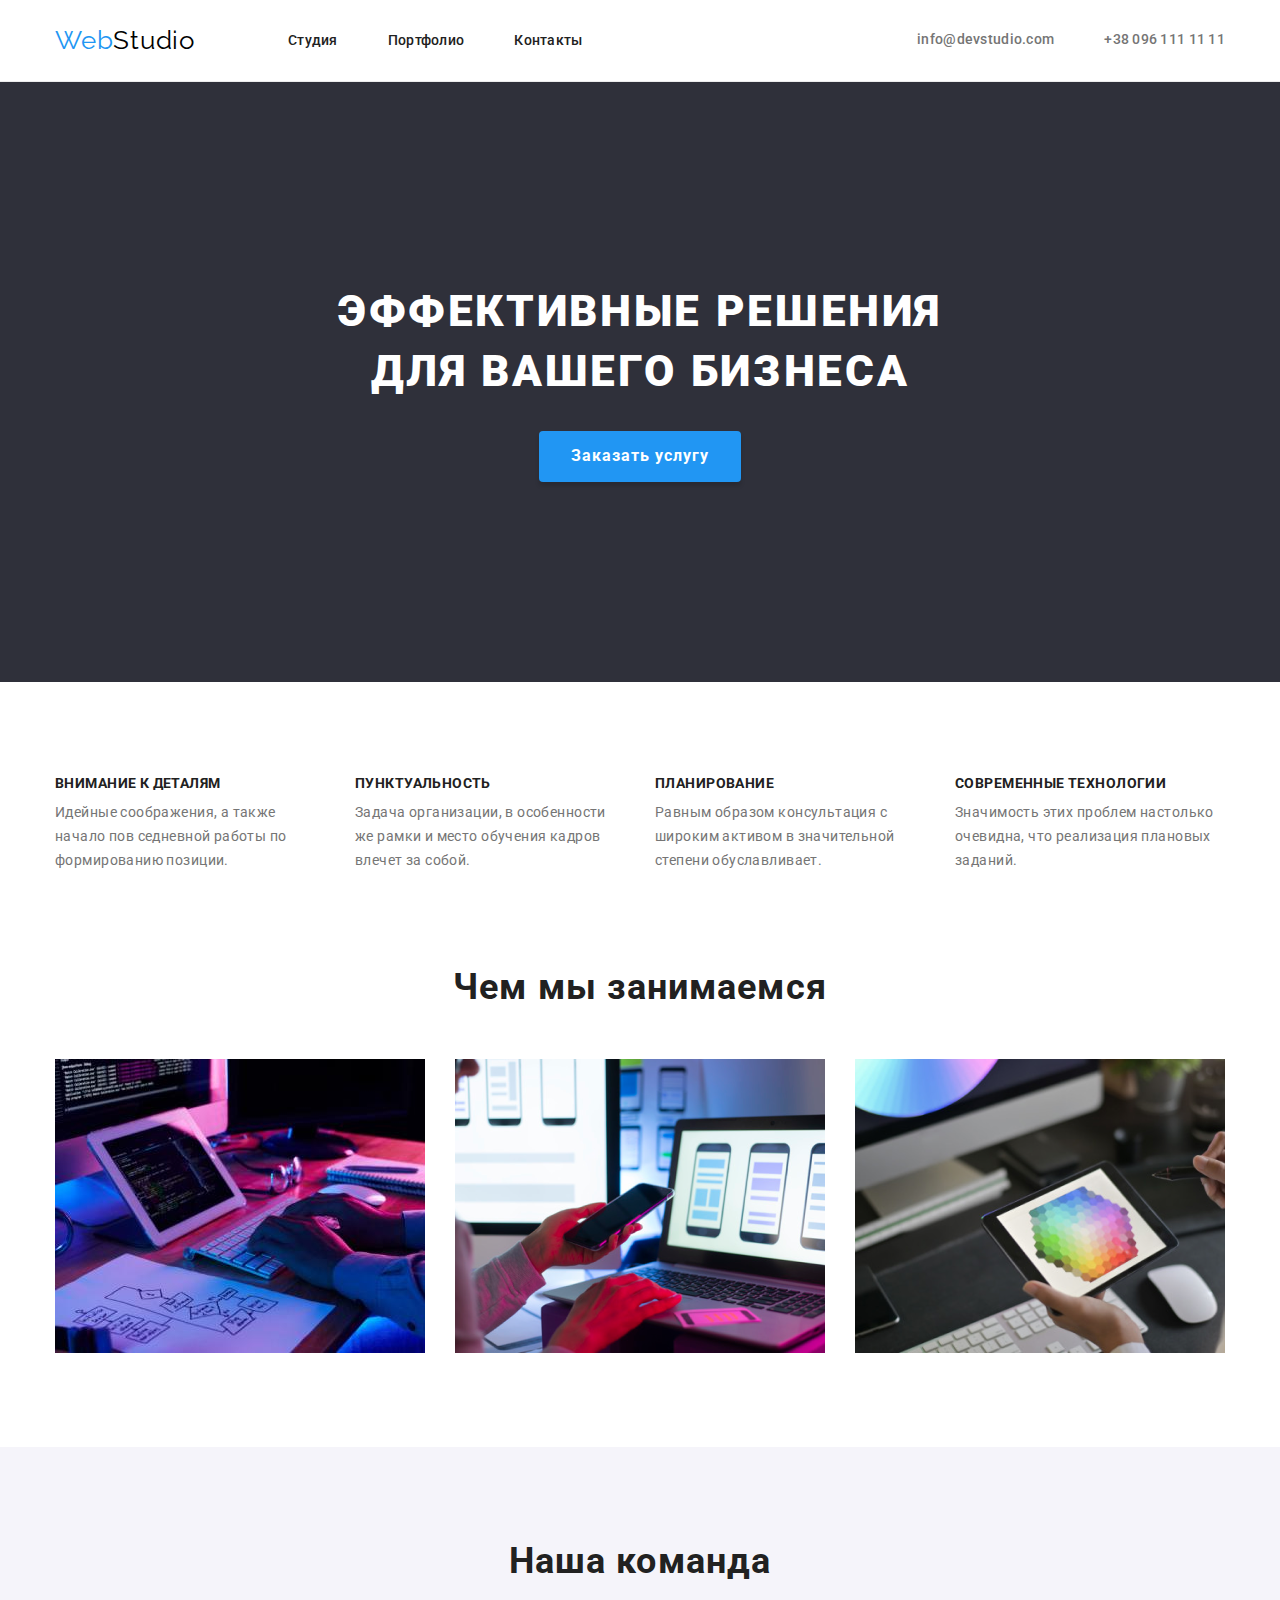
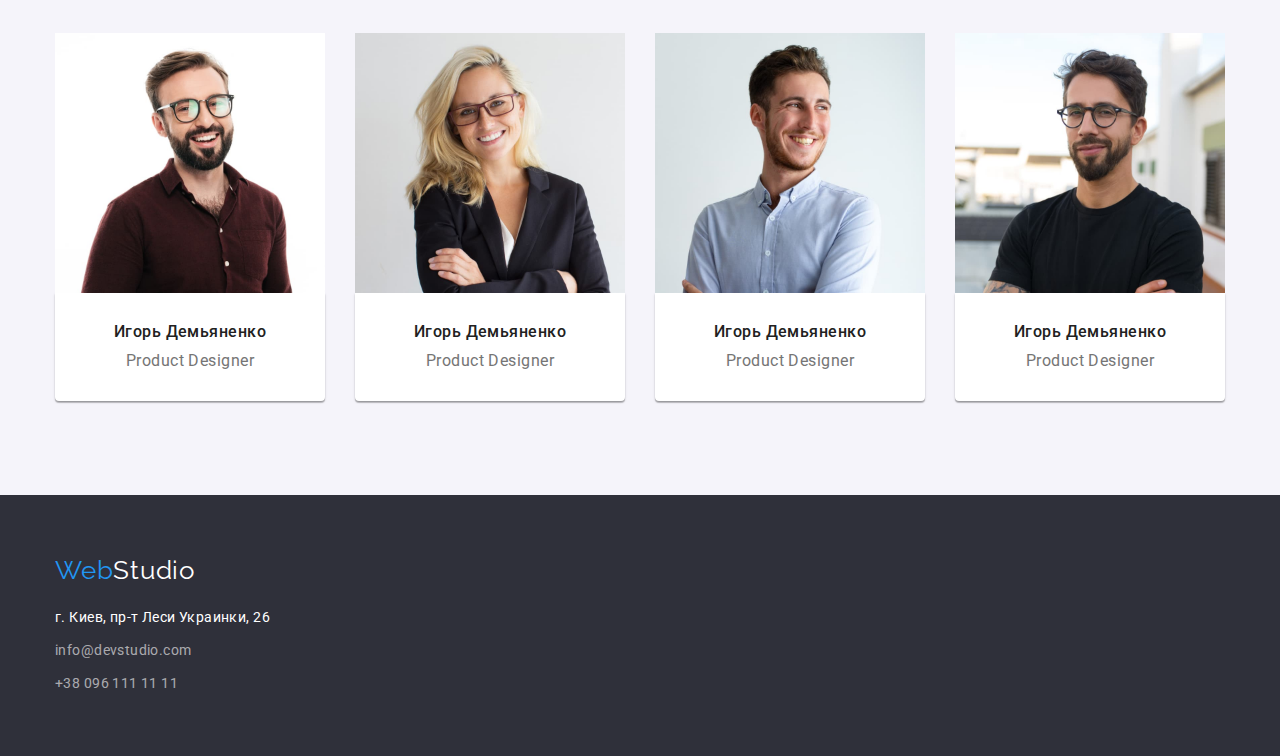
==== index.html @ c4bc06fb "home work 4" ====
<!DOCTYPE html>
<html lang="ru">
  <head>
    <meta charset="UTF-8" />
    <meta http-equiv="X-UA-Compatible" content="IE=edge" />
    <meta name="viewport" content="width=device-width, initial-scale=1.0" />
    <title>WebStudio</title>
    <link rel="preconnect" href="https://fonts.googleapis.com" />
    <link rel="preconnect" href="https://fonts.gstatic.com" crossorigin />
    <link
      rel="stylesheet"
      href="https://cdnjs.cloudflare.com/ajax/libs/modern-normalize/1.1.0/modern-normalize.min.css"
    />
    <link
      href="https://fonts.googleapis.com/css2?family=Raleway:wght@700&family=Roboto:wght@400;500;700;900&display=swap"
      rel="stylesheet"
    />
    <link rel="stylesheet" href="./css/styles.css" />
  </head>
  <body>
    <!--Шапка сторінки-->
    <header class="header">
      <div class="conteiner main-nav">
        <nav class="navigation">
          <a href="index.html" class="logo">
            Web<span class="logo-dark">Studio</span>
          </a>
          <ul class="nav list">
            <li class="item">
              <a href="index.html" class="link">Студия</a>
            </li>
            <li class="item">
              <a href="portfolio.html" class="link">Портфолио</a>
            </li>
            <li class="item"><a href="" class="link">Контакты</a></li>
          </ul>
        </nav>
        <ul class="contacts list">
          <li class="item">
            <a href="mailto:info@devstudio.com" class="contacts-link"
              >info@devstudio.com</a
            >
          </li>
          <li class="item">
            <a href="tel:+380961111111" class="contacts-link"
              >+38 096 111 11 11</a
            >
          </li>
        </ul>
      </div>
    </header>
    <!-- майн -->
    <main class="main-blok">
      <!--Блок герой-->
      <section class="hero">
        <div class="conteiner">
          <h1 class="hero-title">
            Эффективные решения <br />
            для вашего бизнеса
          </h1>
          <button type="button" class="button">Заказать услугу</button>
        </div>
      </section>
      <!--Блок Особенности -->
      <section class="section">
        <div class="conteiner">
          <h2 class="hidden-title">Особенности</h2>
          <ul class="features list">
            <li class="item">
              <h3 class="features-title">Внимание к деталям</h3>
              <p class="features-text">
                Идейные соображения, а также начало пов седневной работы по
                формированию позиции.
              </p>
            </li>
            <li class="item">
              <h3 class="features-title">Пунктуальность</h3>
              <p class="features-text">
                Задача организации, в особенности же рамки и место обучения
                кадров влечет за собой.
              </p>
            </li>
            <li class="item">
              <h3 class="features-title">Планирование</h3>
              <p class="features-text">
                Равным образом консультация с широким активом в значительной
                степени обуславливает.
              </p>
            </li>
            <li class="item">
              <h3 class="features-title">Современные технологии</h3>
              <p class="features-text">
                Значимость этих проблем настолько очевидна, что реализация
                плановых заданий.
              </p>
            </li>
          </ul>
        </div>
      </section>

      <!--Блок Чем мы занимаемся-->
      <section class="section activity">
        <div class="conteiner">
          <h2 class="section-title">Чем мы занимаемся</h2>
          <ul class="activity list">
            <li class="item">
              <img
                src="images/box1.jpg"
                alt="Человек печатает на клавиатуре"
                width="370"
              />
            </li>
            <li class="item">
              <img
                src="images/box2.png"
                alt="Человек работает над розьеткой страницы"
                width="370"
                height="294"
              />
            </li>
            <li class="item">
              <img
                src="images/box3.png"
                alt="дизайнер выбирает цет проекта"
                width="370"
                height="294"
              />
            </li>
          </ul>
        </div>
      </section>

      <!--Блок Наша команда-->
      <section class="section team-section">
        <div class="conteiner">
          <h2 class="section-title">Наша команда</h2>
          <ul class="team list">
            <li class="item">
              <img
                src="images/img.jpg"
                alt="член команды мужского пола"
                width="270"
                height="260"
              />
              <div class="team-conteiner">
                <h3 class="team-title">Игорь Демьяненко</h3>
                <p class="team-text">Product Designer</p>
              </div>
            </li>

            <li class="item">
              <img
                src="images/img1.jpg"
                alt="член команды женского пола"
                width="270"
                height="260"
              />
              <div class="team-conteiner">
                <h3 class="team-title">Игорь Демьяненко</h3>
                <p class="team-text">Product Designer</p>
              </div>
            </li>

            <li class="item">
              <img
                src="images/img2.jpg"
                alt="член команды мужского пола"
                width="270"
                height="260"
              />
              <div class="team-conteiner">
                <h3 class="team-title">Игорь Демьяненко</h3>
                <p class="team-text">Product Designer</p>
              </div>
            </li>

            <li class="item">
              <img
                src="images/img3.jpg"
                alt="член команды мужского пола"
                width="270"
                height="260"
              />
              <div class="team-conteiner">
                <h3 class="team-title">Игорь Демьяненко</h3>
                <p class="team-text">Product Designer</p>
              </div>
            </li>
          </ul>
        </div>
      </section>
    </main>
    <!--Футер-->
    <footer class="footer">
      <div class="conteiner">
        <a href="index.html" class="logo">
          Web<span class="logo-light">Studio</span>
        </a>
        <address>
          <ul class="address list">
            <li class="item">
              <a
                href="https://goo.gl/maps/vd8JTUUMNeQ3kda19ddres"
                class="address"
              >
                г. Киев, пр-т Леси Украинки, 26</a
              >
            </li>
            <li class="item">
              <a href="mailto:info@devstudio.com" class="address-link"
                >info@devstudio.com</a
              >
            </li>
            <li class="item">
              <a href="tel:+380961111111" class="address-link"
                >+38 096 111 11 11</a
              >
            </li>
          </ul>
        </address>
      </div>
    </footer>
  </body>
</html>
---- css/styles.css ----
:root {
  --primary-text-color: #757575;
  --secondary-text-color: #ffffff;
  --title-text-color: #212121;
  --accent-color: #2196f3;
}
/* 
Палитра цветов:
- вторичный фон #F5F4FA;
- фон подвал #2F303A;
- заголовок #FFFFFF;
- текст #757575; #212121
- логотип #2196F3; #000000;
*/

/* Body */
body {
  color: var(--primary-text-color);
  font-family: Roboto, sans-serif;
  font-size: 14px;
  line-height: 1.71;
  letter-spacing: 0.03em;
}
.hidden-title {
  position: absolute;
  white-space: nowrap;
  width: 1px;
  height: 1px;
  overflow: hidden;
  border: 0;
  padding: 0;
  clip: rect(0 0 0 0);
  clip-path: inset(50%);
  margin: -1px;
}
img {
  display: block;
  max-width: 100%;
  height: auto;
}
/* lsit & link style */
.list {
  list-style: none;
  padding: 0px;
  margin: 0px;
}
.conteiner {
  width: 1200px;
  margin-right: auto;
  margin-left: auto;
  padding-right: 15px;
  padding-left: 15px;
}
.flex-conteiner {
  width: 1230px;
  margin-right: auto;
  margin-left: auto;
  padding-right: 15px;
  padding-left: 15px;
}
.section-title {
  margin-top: 0px;
  margin-bottom: 50px;

  color: var(--title-text-color);
  font-weight: 700;
  font-size: 36px;
  line-height: 1.16;
  text-align: center;
  letter-spacing: 0.03em;
}
.section {
  padding-top: 94px;
  padding-bottom: 94px;
}

/* Шапка сторінки */
.header {
  border-bottom: 1px solid rgba(236, 236, 236, 1);
}
.main-nav {
  display: flex;
}
.navigation {
  display: flex;
  align-items: center;
}
.logo {
  display: block;
  color: var(--accent-color);
  font-family: Raleway, sans-serif;
  font-size: 26px;
  line-height: 1.2;
  letter-spacing: 0.03em;
  text-decoration: none;
}
.logo-dark {
  color: black;
}
.logo-light {
  color: var(--secondary-text-color);
}
/* Навигацыя */
.nav {
  display: flex;
  margin-left: 93px;
}
.nav .item:not(:last-child) {
  margin-right: 50px;
}
.link {
  display: block;
  padding-top: 32px;
  padding-bottom: 32px;

  color: var(--title-text-color);
  font-weight: 500;
  font-style: normal;
  font-size: 14px;
  line-height: 1.2;
  letter-spacing: 0.02em;
  text-decoration: none;
}
.link:hover,
.link:focus {
  color: var(--accent-color);
}
/* контакты*/
.contacts {
  display: flex;
  margin-left: auto;
}
.contacts .item + .item {
  margin-left: 50px;
}
.contacts-link {
  display: block;
  padding-top: 32px;
  padding-bottom: 32px;

  color: var(--primary-text-color);
  font-weight: 500;
  font-style: normal;
  font-size: 14px;
  line-height: 1.14;
  letter-spacing: 0.02em;
  text-decoration: none;
}
.contacts-link:hover,
.contacts-link:focus {
  color: var(--accent-color);
}

/* Блок герой */
.hero {
  padding-top: 200px;
  padding-bottom: 200px;
  background-color: #2f303a;
  text-align: center;
}
.hero-title {
  margin-top: 0px;
  margin-bottom: 30px;

  color: var(--secondary-text-color);
  font-weight: 900;
  font-size: 44px;
  line-height: 1.36;
  letter-spacing: 0.06em;
  text-transform: uppercase;
}
.button {
  padding-right: 32px;
  padding-top: 10px;
  padding-bottom: 10px;
  padding-left: 32px;

  color: var(--secondary-text-color);
  font-family: inherit;
  font-weight: 700;
  font-size: 16px;
  line-height: 1.88;
  letter-spacing: 0.06em;
  background: #2196f3;
  box-shadow: 0px 4px 4px rgba(0, 0, 0, 0.15);
  border: transparent;
  border-radius: 4px;
  cursor: pointer;
}

/* Особенности */

.features {
  display: flex;
}
.features .item + .item {
  margin-left: 30px;
}
.features .item {
  max-width: 270px;
}
.features-title {
  margin-top: 0px;
  margin-bottom: 10px;

  color: var(--title-text-color);
  font-weight: 700;
  font-size: 14px;
  line-height: 1.14;
  letter-spacing: 0.03em;
  text-transform: uppercase;
}
.features-text {
  margin-top: 0px;
  margin-bottom: 0px;
}

/* Чем мы занимаемся */
.activity {
  padding-top: 0px;
  display: flex;
}
.activity .item + .item {
  margin-left: 30px;
}

/* Наша команда */
.team-section:nth-child(2n) {
  background-color: rgba(245, 244, 250, 1);
}
.team {
  display: flex;
  text-align: center;
  padding-top: 0px;
}
.team .item + .item {
  margin-left: 30px;
}
.team-conteiner {
  padding-top: 30px;
  padding-bottom: 30px;

  background-color: rgba(255, 255, 255, 1);
  box-shadow: 0px 2px 1px 0px rgba(0, 0, 0, 0.2),
    0px 1px 1px 0px rgba(0, 0, 0, 0.14), 0px 1px 3px 0px rgba(0, 0, 0, 0.12);
  border-radius: 0px 0px 4px 4px;
}
.team-title {
  margin-top: 0px;
  margin-bottom: 10px;

  color: var(--title-text-color);
  font-weight: 500;
  font-size: 16px;
  line-height: 1.18;
  letter-spacing: 0.03em;
}
.team-text {
  margin-top: 0px;
  margin-bottom: 0px;
  font-weight: 400;
  font-size: 16px;
  line-height: 1.18;
  letter-spacing: 0.03em;
}
/* Футер */
.footer {
  padding-top: 60px;
  padding-bottom: 60px;
  background-color: #2f303a;
}
.footer .logo {
  display: block;
  margin-bottom: 20px;
}
.address {
  color: var(--secondary-text-color);
  font-style: normal;
  font-weight: 400;
  text-decoration: none;
}
.address:hover,
.address:focus {
  color: var(--accent-color);
}

.address .item + .item {
  margin-top: 9px;
}

.address-link {
  color: rgba(255, 255, 255, 0.6);
  font-style: normal;
  font-weight: 400;
  text-decoration: none;
}
.address-link:hover,
.address-link:focus {
  color: var(--accent-color);
}

/* -----------------------------------------------ПОРТФОЛИО-------------------------------------------------------------------- */
/* Фильтры */
.filter {
  display: flex;
  justify-content: center;
  margin-bottom: 56px;
}
.filter .item + .item {
  margin-left: 8px;
}
.filters-button {
  padding-right: 22px;
  padding-top: 6px;
  padding-bottom: 6px;
  padding-left: 22px;

  background-color: #f5f4fa;
  font-weight: 500;
  font-size: 16px;
  line-height: 1.62;
  letter-spacing: 0.03em;
  cursor: pointer;
  border: 1px;
  border-color: rgba(238, 238, 238, 1);
  border-radius: 4px;
}
.filters-button:hover,
.filters-button:focus {
  color: var(--secondary-text-color);
  background-color: var(--accent-color);
  box-shadow: 0px 3px 1px rgba(0, 0, 0, 0.1), 0px 1px 2px rgba(0, 0, 0, 0.08),
    0px 2px 2px rgba(0, 0, 0, 0.12);
}
/* Контент */
.content {
  display: flex;
  flex-wrap: wrap;
}
.content .item {
  width: 370px;
  margin-right: 30px;
  margin-bottom: 30px;
}
.content .item:nth-child(3n) {
  margin-right: 0px;
}
.content .item:nth-last-child(-n + 3) {
  margin-bottom: 0px;
}

.project-title {
  margin-top: 0;
  margin-bottom: 4px;

  color: var(--title-text-color);
  font-weight: 700;
  font-size: 18px;
  line-height: 2;
  letter-spacing: 0.06em;
}
.project-text {
  margin-top: 0px;
  margin-bottom: 0px;

  color: var(--primary-text-color);
  font-weight: 400;
  font-size: 16px;
  line-height: 1.88;
  letter-spacing: 0.03em;
}
.card-conteiner {
  padding-right: 24px;
  padding-top: 20px;
  padding-bottom: 20px;
  padding-left: 24px;

  background-color: rgba(255, 255, 255, 1);
  border: 1px solid rgba(238, 238, 238, 1);
}
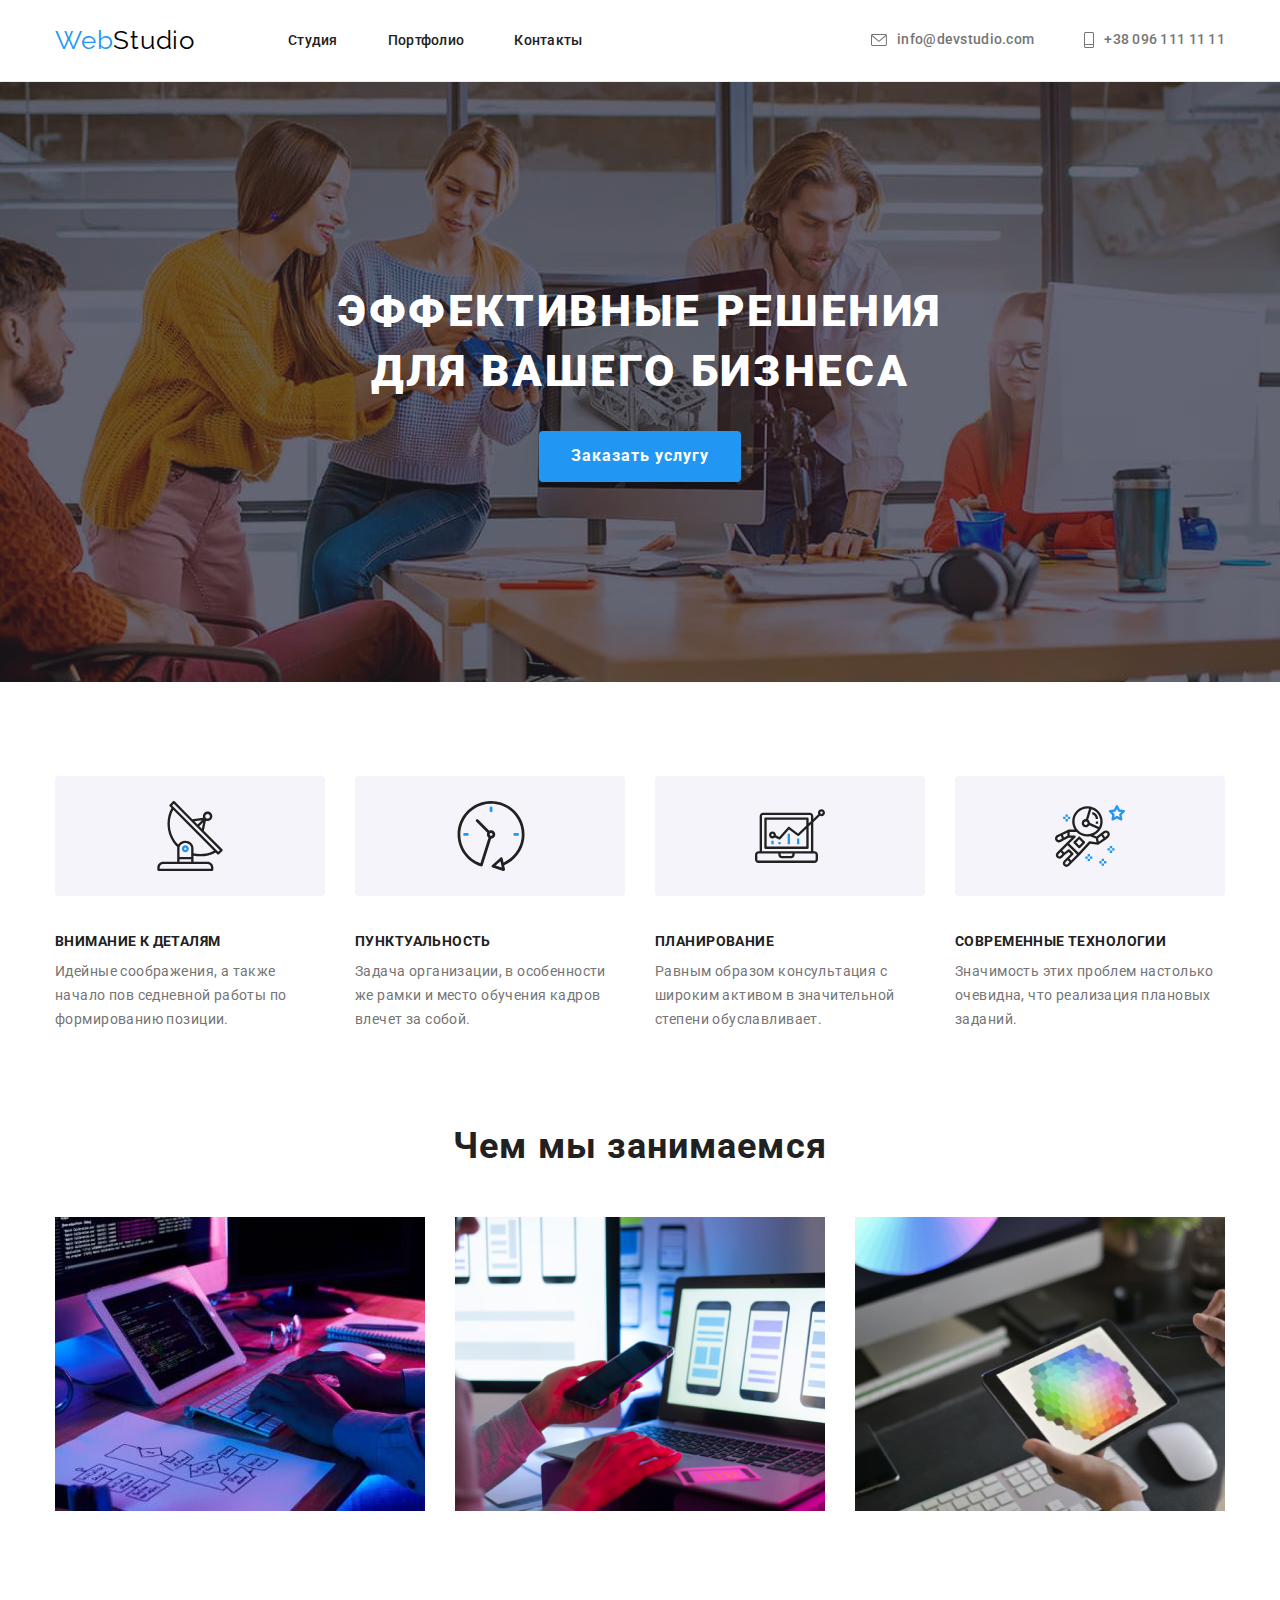
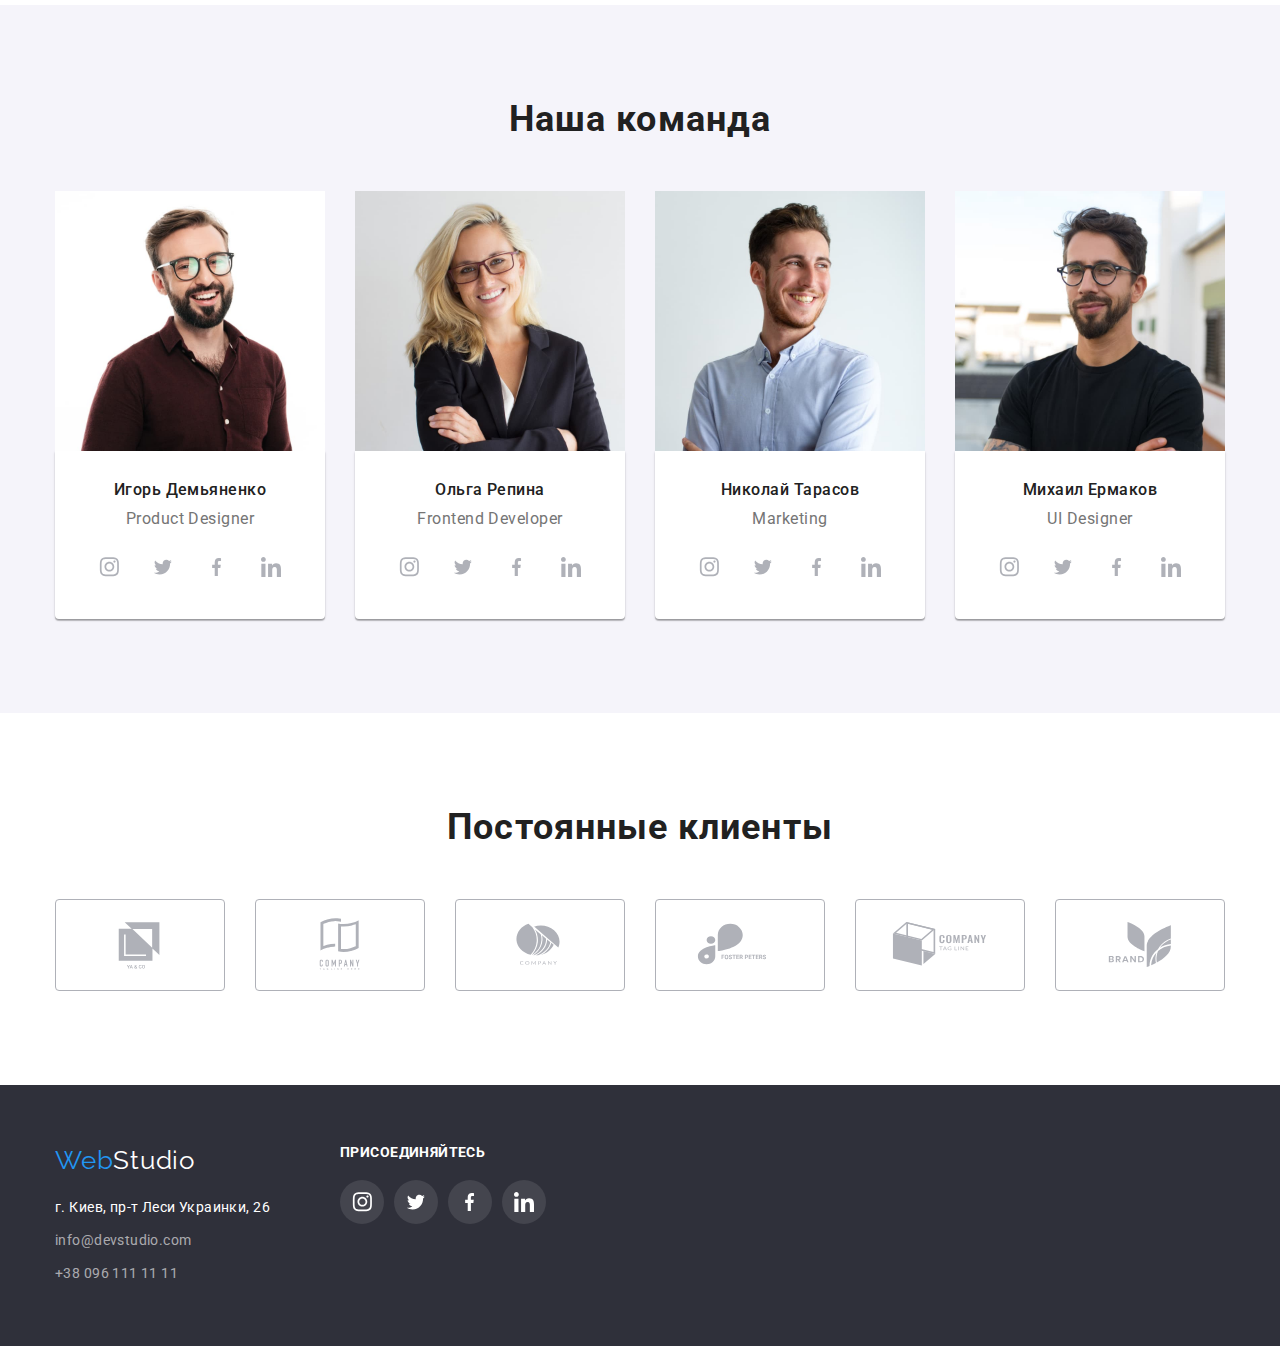
==== commit 5876a325: "home work 4" ====
--- a/index.html
+++ b/index.html
@@ -18,7 +18,7 @@
     <link rel="stylesheet" href="./css/styles.css" />
   </head>
   <body>
-    <!--Шапка сторінки-->
+    <!--==================Шапка сторінки======================-->
     <header class="header">
       <div class="conteiner main-nav">
         <nav class="navigation">
@@ -37,21 +37,33 @@
         </nav>
         <ul class="contacts list">
           <li class="item">
-            <a href="mailto:info@devstudio.com" class="contacts-link"
-              >info@devstudio.com</a
-            >
+            <a href="mailto:info@devstudio.com" class="contacts-link">
+              <svg class="icon-mail">
+                <use
+                  href="./images/symbol-defs.svg#icon-email"
+                  class="mail"
+                ></use>
+              </svg>
+              info@devstudio.com
+            </a>
           </li>
           <li class="item">
-            <a href="tel:+380961111111" class="contacts-link"
-              >+38 096 111 11 11</a
+            <a href="tel:+380961111111" class="contacts-link">
+              <svg class="icon-phone">
+                <use
+                  href="./images/symbol-defs.svg#icon-phone"
+                  class="mail"
+                ></use>
+              </svg>
+              +38 096 111 11 11</a
             >
           </li>
         </ul>
       </div>
     </header>
-    <!-- майн -->
+    <!--=====================майн=============================-->
     <main class="main-blok">
-      <!--Блок герой-->
+      <!--==================Блок герой========================-->
       <section class="hero">
         <div class="conteiner">
           <h1 class="hero-title">
@@ -67,27 +79,51 @@
           <h2 class="hidden-title">Особенности</h2>
           <ul class="features list">
             <li class="item">
+              <svg class="icon">
+                <use href="./images/symbol-defs.svg#icon-ant" class="ant"></use>
+              </svg>
               <h3 class="features-title">Внимание к деталям</h3>
               <p class="features-text">
                 Идейные соображения, а также начало пов седневной работы по
                 формированию позиции.
               </p>
             </li>
-            <li class="item">
+
+            <li class="item">
+              <svg class="icon">
+                <use
+                  href="./images/symbol-defs.svg#icon-clock"
+                  class="clock"
+                ></use>
+              </svg>
               <h3 class="features-title">Пунктуальность</h3>
               <p class="features-text">
                 Задача организации, в особенности же рамки и место обучения
                 кадров влечет за собой.
               </p>
             </li>
-            <li class="item">
+
+            <li class="item">
+              <svg class="icon">
+                <use
+                  href="./images/symbol-defs.svg#icon-diagram"
+                  class="diagram"
+                ></use>
+              </svg>
               <h3 class="features-title">Планирование</h3>
               <p class="features-text">
                 Равным образом консультация с широким активом в значительной
                 степени обуславливает.
               </p>
             </li>
-            <li class="item">
+
+            <li class="item">
+              <svg class="icon">
+                <use
+                  href="./images/symbol-defs.svg#icon-astronaut"
+                  class="icon-astronaut"
+                ></use>
+              </svg>
               <h3 class="features-title">Современные технологии</h3>
               <p class="features-text">
                 Значимость этих проблем настолько очевидна, что реализация
@@ -98,7 +134,7 @@
         </div>
       </section>
 
-      <!--Блок Чем мы занимаемся-->
+      <!--===============Блок Чем мы занимаемся===============-->
       <section class="section activity">
         <div class="conteiner">
           <h2 class="section-title">Чем мы занимаемся</h2>
@@ -130,7 +166,7 @@
         </div>
       </section>
 
-      <!--Блок Наша команда-->
+      <!--=================Блок Наша команда==================-->
       <section class="section team-section">
         <div class="conteiner">
           <h2 class="section-title">Наша команда</h2>
@@ -145,9 +181,36 @@
               <div class="team-conteiner">
                 <h3 class="team-title">Игорь Демьяненко</h3>
                 <p class="team-text">Product Designer</p>
-              </div>
-            </li>
-
+                <ul class="icon-list list">
+                  <li class="item-icon item">
+                    <a href="https://www.instagram.com/" class="team-link">
+                      <svg class="team-icon"  width="20" height="20">
+                        <use href="./images/symbol-defs.svg#icon-instagram" class="insta"></use>
+                      </svg>
+                    </a>
+                  </li>
+                  <li class="item-icon">
+                    <a href="https://twitter.com/" class="team-link">
+                      <svg class="team-icon" width="20" height="16.25">
+                        <use href="./images/symbol-defs.svg#icon-twitter" class="aaa"></use>
+                      </svg>
+                    </a>
+                  </li>
+                  <li class="item-icon">
+                    <a href="https://www.facebook.com/" class="team-link">
+                      <svg class="team-icon" width="10" height="20">
+                        <use href="./images/symbol-defs.svg#icon-facebook" class="aaa"></use>
+                      </svg>
+                    </a>
+                  </li>
+                  <li class="item-icon item">
+                    <a href="https://www.linkedin.com/" class="team-link">
+                      <svg class="team-icon" width="20" height="20">
+                        <use href="./images/symbol-defs.svg#icon-linkedin"></use>
+                      </svg>
+                    </a>
+                  </li>
+                </ul>
             <li class="item">
               <img
                 src="images/img1.jpg"
@@ -156,8 +219,38 @@
                 height="260"
               />
               <div class="team-conteiner">
-                <h3 class="team-title">Игорь Демьяненко</h3>
-                <p class="team-text">Product Designer</p>
+                <h3 class="team-title">Ольга Репина</h3>
+                <p class="team-text">Frontend Developer</p>
+                <ul class="icon-list list">
+                  <li class="item-icon item">
+                    <a href="https://www.instagram.com/" class="team-link">
+                      <svg class="team-icon"  width="20" height="20">
+                        <use href="./images/symbol-defs.svg#icon-instagram" class="insta"></use>
+                      </svg>
+                    </a>
+                  </li>
+                  <li class="item-icon">
+                    <a href="https://twitter.com/" class="team-link">
+                      <svg class="team-icon" width="20" height="16.25">
+                        <use href="./images/symbol-defs.svg#icon-twitter" class="aaa"></use>
+                      </svg>
+                    </a>
+                  </li>
+                  <li class="item-icon">
+                    <a href="https://www.facebook.com/" class="team-link">
+                      <svg class="team-icon" width="10" height="20">
+                        <use href="./images/symbol-defs.svg#icon-facebook" class="aaa"></use>
+                      </svg>
+                    </a>
+                  </li>
+                  <li class="item-icon item">
+                    <a href="https://www.linkedin.com/" class="team-link">
+                      <svg class="team-icon" width="20" height="20">
+                        <use href="./images/symbol-defs.svg#icon-linkedin"></use>
+                      </svg>
+                    </a>
+                  </li>
+                </ul>
               </div>
             </li>
 
@@ -169,8 +262,38 @@
                 height="260"
               />
               <div class="team-conteiner">
-                <h3 class="team-title">Игорь Демьяненко</h3>
-                <p class="team-text">Product Designer</p>
+                <h3 class="team-title">Николай Тарасов</h3>
+                <p class="team-text">Marketing</p>
+                <ul class="icon-list list">
+                  <li class="item-icon item">
+                    <a href="https://www.instagram.com/" class="team-link">
+                      <svg class="team-icon"  width="20" height="20">
+                        <use href="./images/symbol-defs.svg#icon-instagram" class="insta"></use>
+                      </svg>
+                    </a>
+                  </li>
+                  <li class="item-icon">
+                    <a href="https://twitter.com/" class="team-link">
+                      <svg class="team-icon" width="20" height="16.25">
+                        <use href="./images/symbol-defs.svg#icon-twitter" class="aaa"></use>
+                      </svg>
+                    </a>
+                  </li>
+                  <li class="item-icon">
+                    <a href="https://www.facebook.com/" class="team-link">
+                      <svg class="team-icon" width="10" height="20">
+                        <use href="./images/symbol-defs.svg#icon-facebook" class="aaa"></use>
+                      </svg>
+                    </a>
+                  </li>
+                  <li class="item-icon item">
+                    <a href="https://www.linkedin.com/" class="team-link">
+                      <svg class="team-icon" width="20" height="20">
+                        <use href="./images/symbol-defs.svg#icon-linkedin"></use>
+                      </svg>
+                    </a>
+                  </li>
+                </ul>
               </div>
             </li>
 
@@ -182,18 +305,104 @@
                 height="260"
               />
               <div class="team-conteiner">
-                <h3 class="team-title">Игорь Демьяненко</h3>
-                <p class="team-text">Product Designer</p>
+                <h3 class="team-title">Михаил Ермаков</h3>
+                <p class="team-text">UI Designer</p>
+                <ul class="icon-list list">
+                  <li class="item-icon item">
+                    <a href="https://www.instagram.com/" class="team-link">
+                      <svg class="team-icon"  width="20" height="20">
+                        <use href="./images/symbol-defs.svg#icon-instagram" class="insta"></use>
+                      </svg>
+                    </a>
+                  </li>
+                  <li class="item-icon">
+                    <a href="https://twitter.com/" class="team-link">
+                      <svg class="team-icon" width="20" height="16.25">
+                        <use href="./images/symbol-defs.svg#icon-twitter" class="aaa"></use>
+                      </svg>
+                    </a>
+                  </li>
+                  <li class="item-icon">
+                    <a href="https://www.facebook.com/" class="team-link">
+                      <svg class="team-icon" width="10" height="20">
+                        <use href="./images/symbol-defs.svg#icon-facebook" class="aaa"></use>
+                      </svg>
+                    </a>
+                  </li>
+                  <li class="item-icon item">
+                    <a href="https://www.linkedin.com/" class="team-link">
+                      <svg class="team-icon" width="20" height="20">
+                        <use href="./images/symbol-defs.svg#icon-linkedin"></use>
+                      </svg>
+                    </a>
+                  </li>
+                </ul>
               </div>
             </li>
           </ul>
         </div>
       </section>
     </main>
-    <!--Футер-->
+    <!--================Постоянные клиенты======================-->
+    <section class="section">
+      <div class="conteiner">
+        <h2 class="section-title">Постоянные клиенты</h2>
+        <ul class="clients-list list">
+          <li class="item clients"> 
+            <a href="index.html" class="clients-link">
+              <svg class="client-icon">
+                <use href="./images/symbol-defs.svg#icon-Logo"></use>
+              </svg>
+            </a>
+          </li>
+
+          <li class="item clients"> 
+            <a href="index.html" class="clients-link">
+              <svg class="client-icon">
+                <use href="./images/symbol-defs.svg#icon-Logo-1"></use>
+              </svg>
+            </a>
+          </li>
+
+          <li class="item clients"> 
+            <a href="index.html" class="clients-link">
+              <svg class="client-icon">
+                <use href="./images/symbol-defs.svg#icon-Logo-2"></use>
+              </svg>
+            </a>
+          </li>
+
+          <li class="item clients"> 
+            <a href="index.html" class="clients-link">
+              <svg class="client-icon">
+                <use href="./images/symbol-defs.svg#icon-Logo-3"></use>
+              </svg>
+            </a>
+          </li>
+
+          <li class="item clients"> 
+            <a href="index.html" class="clients-link">
+              <svg class="client-icon">
+                <use href="./images/symbol-defs.svg#icon-Logo-4"></use>
+              </svg>
+            </a>
+          </li>
+
+          <li class="item clients"> 
+            <a href="index.html" class="clients-link">
+              <svg class="client-icon">
+                <use href="./images/symbol-defs.svg#icon-Logo-5"></use>
+              </svg>
+            </a>
+          </li>
+        </ul>
+      </div>
+    </section>
+    <!--======================Футер=============================-->
     <footer class="footer">
-      <div class="conteiner">
-        <a href="index.html" class="logo">
+      <div class="conteiner footer-box">
+        <div>
+          <a href="index.html" class="logo">
           Web<span class="logo-light">Studio</span>
         </a>
         <address>
@@ -218,6 +427,41 @@
             </li>
           </ul>
         </address>
+        </div>
+        <!-- ==========присоединяйтесь=============== -->
+        <div class="join-box">
+          <h2 class="join-title">присоединяйтесь</h2>
+        <ul class="join list">
+              <li class="item-icon item">
+                    <a href="https://www.instagram.com/" class="join-link">
+                      <svg class="join-icon"  width="20" height="20">
+                        <use href="./images/symbol-defs.svg#icon-instagram" class="insta"></use>
+                      </svg>
+                    </a>
+                  </li>
+                  <li class="item-icon">
+                    <a href="https://twitter.com/" class="join-link">
+                      <svg class="join-icon" width="20" height="16.25">
+                        <use href="./images/symbol-defs.svg#icon-twitter" class="aaa"></use>
+                      </svg>
+                    </a>
+                  </li>
+                  <li class="item-icon">
+                    <a href="https://www.facebook.com/" class="join-link">
+                      <svg class="join-icon" width="10" height="20">
+                        <use href="./images/symbol-defs.svg#icon-facebook" class="aaa"></use>
+                      </svg>
+                    </a>
+                  </li>
+                  <li class="item-icon item">
+                    <a href="https://www.linkedin.com/" class="join-link">
+                      <svg class="join-icon" width="20" height="20">
+                        <use href="./images/symbol-defs.svg#icon-linkedin"></use>
+                      </svg>
+                    </a>
+                  </li>
+          </ul>
+        </div>
       </div>
     </footer>
   </body>
--- a/css/styles.css
+++ b/css/styles.css
@@ -3,6 +3,7 @@
   --secondary-text-color: #ffffff;
   --title-text-color: #212121;
   --accent-color: #2196f3;
+  --icon-color: #afb1b8;
 }
 /* 
 Палитра цветов:
@@ -100,7 +101,7 @@
 .logo-light {
   color: var(--secondary-text-color);
 }
-/* Навигацыя */
+/*================Навигацыя====================== */
 .nav {
   display: flex;
   margin-left: 93px;
@@ -125,7 +126,7 @@
 .link:focus {
   color: var(--accent-color);
 }
-/* контакты*/
+/* =============Contacts======================= */
 .contacts {
   display: flex;
   margin-left: auto;
@@ -134,9 +135,10 @@
   margin-left: 50px;
 }
 .contacts-link {
-  display: block;
+  display: flex;
   padding-top: 32px;
   padding-bottom: 32px;
+  align-items: center;
 
   color: var(--primary-text-color);
   font-weight: 500;
@@ -150,12 +152,39 @@
 .contacts-link:focus {
   color: var(--accent-color);
 }
-
-/* Блок герой */
+.icon-mail {
+  margin-right: 10px;
+  width: 16px;
+  height: 12px;
+  fill: currentColor;
+}
+
+.icon-phone {
+  margin-right: 10px;
+  width: 10px;
+  height: 16px;
+  fill: currentColor;
+}
+
+/* ===============Блок герой====================== */
 .hero {
+  height: 600px;
+  max-width: 1600px;
+  margin-right: auto;
+  margin-left: auto;
   padding-top: 200px;
   padding-bottom: 200px;
-  background-color: #2f303a;
+  background-color: rgba(196, 196, 196, 1);
+  background-image: linear-gradient(
+      to right,
+      rgba(47, 48, 58, 0.4),
+      rgba(47, 48, 58, 0.4)
+    ),
+    url(../images/Img_bg.jpeg);
+  background-repeat: no-repeat;
+  background-position: center;
+  background-size: cover;
+
   text-align: center;
 }
 .hero-title {
@@ -188,7 +217,7 @@
   cursor: pointer;
 }
 
-/* Особенности */
+/* ======================Особенности============== */
 
 .features {
   display: flex;
@@ -199,6 +228,18 @@
 .features .item {
   max-width: 270px;
 }
+.icon {
+  width: 270px;
+  height: 120px;
+  background-color: rgba(245, 244, 250, 1);
+  border-radius: 4px;
+  margin-bottom: 30px;
+  padding-top: 25px;
+  padding-right: 100px;
+  padding-bottom: 25px;
+  padding-left: 100px;
+}
+
 .features-title {
   margin-top: 0px;
   margin-bottom: 10px;
@@ -215,7 +256,7 @@
   margin-bottom: 0px;
 }
 
-/* Чем мы занимаемся */
+/* ==============Чем мы занимаемся ===============*/
 .activity {
   padding-top: 0px;
   display: flex;
@@ -224,7 +265,7 @@
   margin-left: 30px;
 }
 
-/* Наша команда */
+/* ===============Наша команда==================== */
 .team-section:nth-child(2n) {
   background-color: rgba(245, 244, 250, 1);
 }
@@ -263,7 +304,64 @@
   line-height: 1.18;
   letter-spacing: 0.03em;
 }
-/* Футер */
+
+.team-link {
+  display: flex;
+  width: 44px;
+  height: 44px;
+  color: var(--icon-color);
+  justify-content: center;
+  align-items: center;
+}
+.team-icon {
+  fill: currentColor;
+}
+
+.icon-list .item-icon + .item-icon {
+  margin-left: 10px;
+}
+.icon-list {
+  display: flex;
+  padding-top: 16px;
+  padding-left: 32px;
+  padding-right: 32px;
+}
+
+.team-link:hover,
+.team-link:focus {
+  color: white;
+  background-color: var(--accent-color);
+  border-radius: 50%;
+}
+/* ==============Постоянные клиенты========= */
+.clients-list {
+  display: flex;
+}
+.clients-list .item + .item {
+  margin-left: 30px;
+}
+.clients-link {
+  display: flex;
+  width: 170px;
+  height: 92px;
+  border: 1px solid #afb1b8;
+  border-radius: 4px;
+  color: var(--icon-color);
+  align-items: center;
+  justify-content: center;
+}
+.client-icon {
+  width: 106px;
+  height: 60px;
+  fill: currentColor;
+}
+
+.clients-link:hover,
+.clients-link:focus {
+  color: var(--accent-color);
+  border: 1px solid rgba(33, 150, 243, 1);
+}
+/* ==============Футер====================== */
 .footer {
   padding-top: 60px;
   padding-bottom: 60px;
@@ -272,6 +370,9 @@
 .footer .logo {
   display: block;
   margin-bottom: 20px;
+}
+.footer-box {
+  display: flex;
 }
 .address {
   color: var(--secondary-text-color);
@@ -299,6 +400,46 @@
   color: var(--accent-color);
 }
 
+/* =============================Join========== */
+.join-box {
+  margin-left: 70px;
+  color: var(--secondary-text-color);
+}
+.join {
+  display: flex;
+}
+.join-title {
+  margin-top: 0px;
+  margin-bottom: 20px;
+
+  font-weight: 700;
+  font-size: 14px;
+  line-height: 1.14;
+  letter-spacing: 0.03em;
+  text-transform: uppercase;
+}
+
+.join-link {
+  display: flex;
+  width: 44px;
+  height: 44px;
+  color: var(--secondary-text-color);
+  justify-content: center;
+  align-items: center;
+  background: rgba(255, 255, 255, 0.1);
+  border-radius: 50%;
+}
+.join-link:focus,
+.join-link:hover {
+  background: var(--accent-color);
+}
+.join .item-icon + .item-icon {
+  margin-left: 10px;
+}
+.join-icon {
+  fill: currentColor;
+}
+
 /* -----------------------------------------------ПОРТФОЛИО-------------------------------------------------------------------- */
 /* Фильтры */
 .filter {
@@ -378,3 +519,14 @@
   background-color: rgba(255, 255, 255, 1);
   border: 1px solid rgba(238, 238, 238, 1);
 }
+.card-link {
+  display: block;
+  text-decoration: none;
+}
+.card-link:focus,
+.card-link:hover {
+  border: 1px solid #eeeeee;
+  box-sizing: border-box;
+  box-shadow: 0px 1px 1px rgba(0, 0, 0, 0.12), 0px 4px 4px rgba(0, 0, 0, 0.06),
+    1px 4px 6px rgba(0, 0, 0, 0.16);
+}
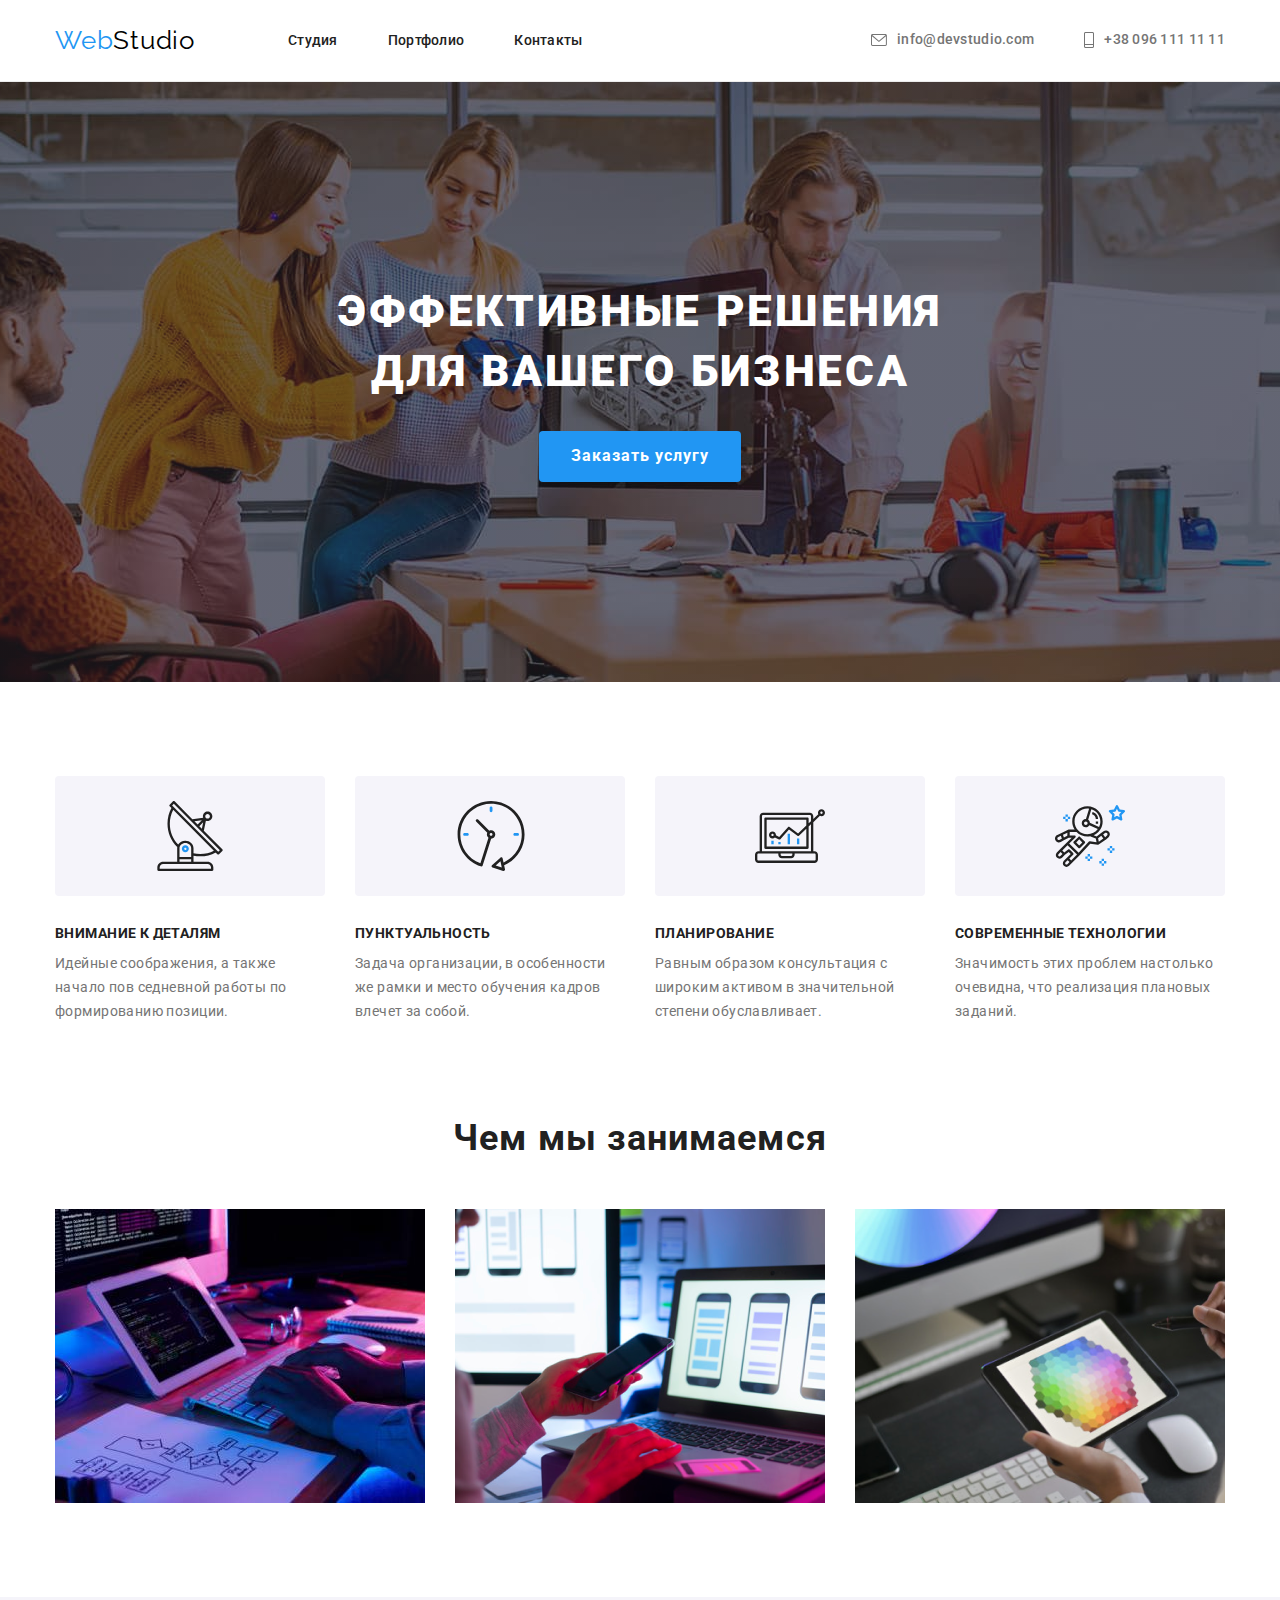
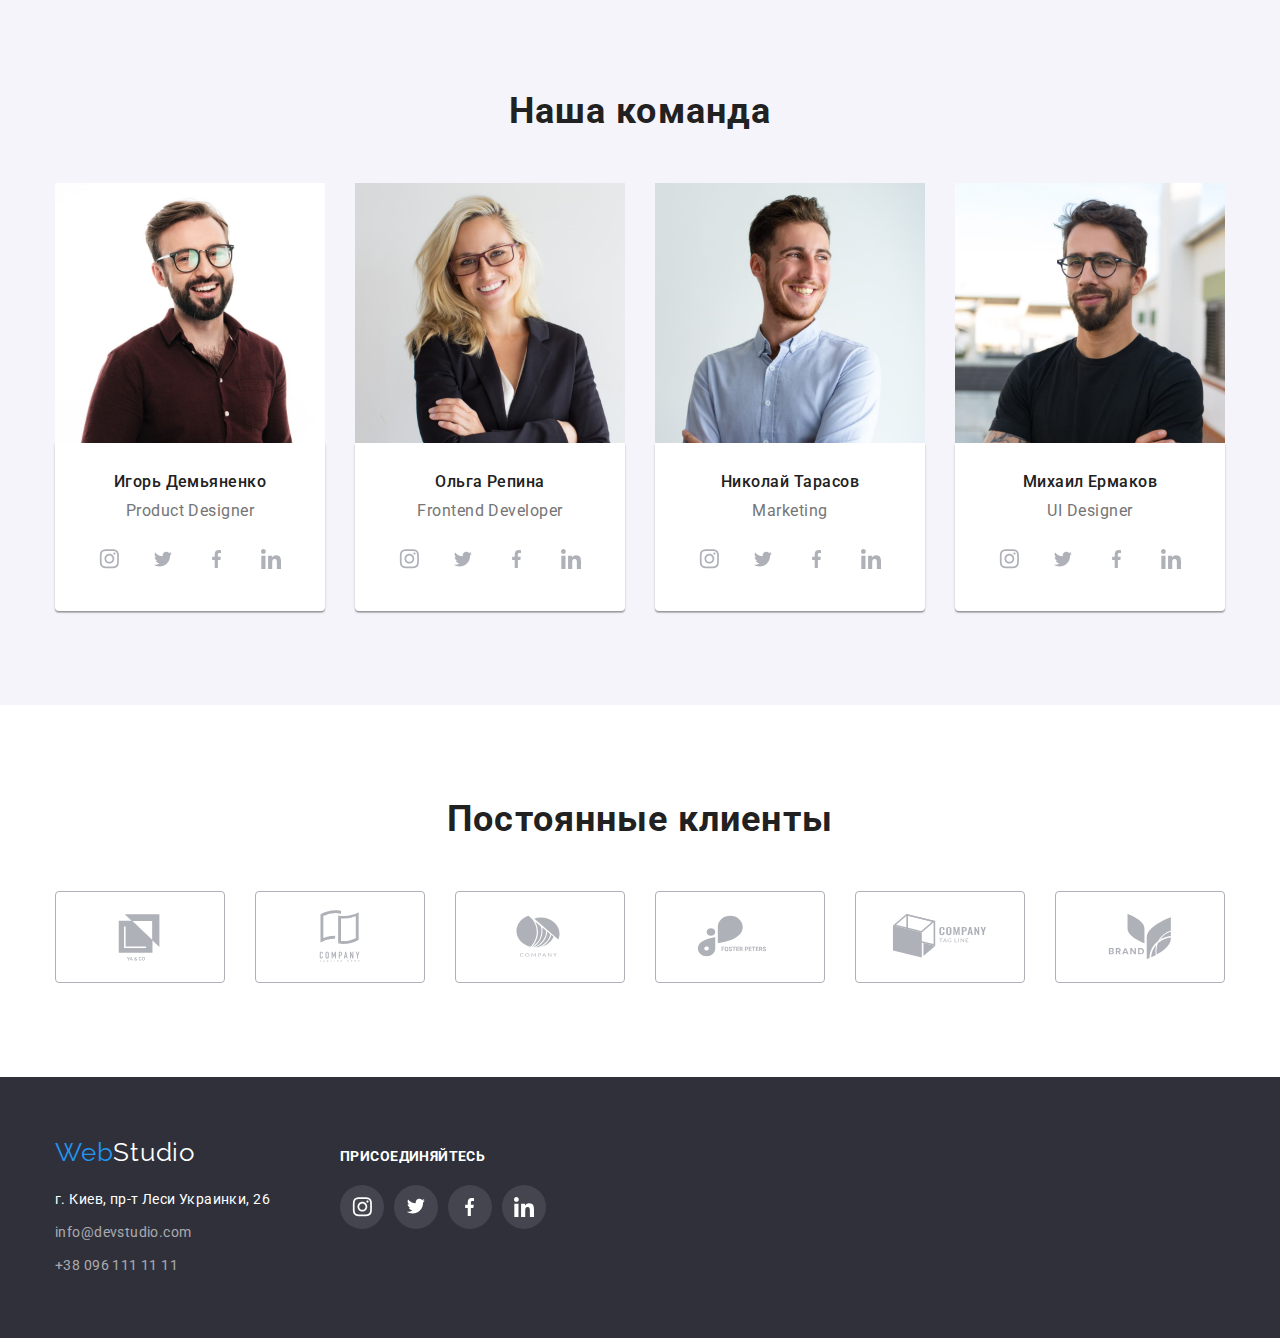
==== commit d249eb00: "4 hm finish" ====
--- a/index.html
+++ b/index.html
@@ -79,9 +79,11 @@
           <h2 class="hidden-title">Особенности</h2>
           <ul class="features list">
             <li class="item">
-              <svg class="icon">
+              <div class="features-icon">
+                <svg class="icon">
                 <use href="./images/symbol-defs.svg#icon-ant" class="ant"></use>
               </svg>
+              </div>
               <h3 class="features-title">Внимание к деталям</h3>
               <p class="features-text">
                 Идейные соображения, а также начало пов седневной работы по
@@ -90,12 +92,12 @@
             </li>
 
             <li class="item">
-              <svg class="icon">
+              <div class="features-icon"><svg class="icon">
                 <use
                   href="./images/symbol-defs.svg#icon-clock"
                   class="clock"
                 ></use>
-              </svg>
+              </svg></div>
               <h3 class="features-title">Пунктуальность</h3>
               <p class="features-text">
                 Задача организации, в особенности же рамки и место обучения
@@ -104,12 +106,14 @@
             </li>
 
             <li class="item">
-              <svg class="icon">
+              <div class="features-icon">
+                <svg class="icon">
                 <use
                   href="./images/symbol-defs.svg#icon-diagram"
                   class="diagram"
                 ></use>
               </svg>
+              </div>
               <h3 class="features-title">Планирование</h3>
               <p class="features-text">
                 Равным образом консультация с широким активом в значительной
@@ -118,12 +122,14 @@
             </li>
 
             <li class="item">
-              <svg class="icon">
+              <div class="features-icon">
+                <svg class="icon">
                 <use
                   href="./images/symbol-defs.svg#icon-astronaut"
                   class="icon-astronaut"
                 ></use>
               </svg>
+              </div>
               <h3 class="features-title">Современные технологии</h3>
               <p class="features-text">
                 Значимость этих проблем настолько очевидна, что реализация
--- a/css/styles.css
+++ b/css/styles.css
@@ -229,15 +229,18 @@
   max-width: 270px;
 }
 .icon {
+  width: 70px;
+  height: 70px;
+}
+.features-icon {
+  display: flex;
+  align-items: center;
+  justify-content: center;
   width: 270px;
   height: 120px;
   background-color: rgba(245, 244, 250, 1);
   border-radius: 4px;
   margin-bottom: 30px;
-  padding-top: 25px;
-  padding-right: 100px;
-  padding-bottom: 25px;
-  padding-left: 100px;
 }
 
 .features-title {
@@ -322,9 +325,8 @@
 }
 .icon-list {
   display: flex;
-  padding-top: 16px;
-  padding-left: 32px;
-  padding-right: 32px;
+  margin-top: 16px;
+  justify-content: center;
 }
 
 .team-link:hover,
@@ -372,6 +374,7 @@
   margin-bottom: 20px;
 }
 .footer-box {
+  align-items: baseline;
   display: flex;
 }
 .address {
@@ -525,7 +528,6 @@
 }
 .card-link:focus,
 .card-link:hover {
-  border: 1px solid #eeeeee;
   box-sizing: border-box;
   box-shadow: 0px 1px 1px rgba(0, 0, 0, 0.12), 0px 4px 4px rgba(0, 0, 0, 0.06),
     1px 4px 6px rgba(0, 0, 0, 0.16);
